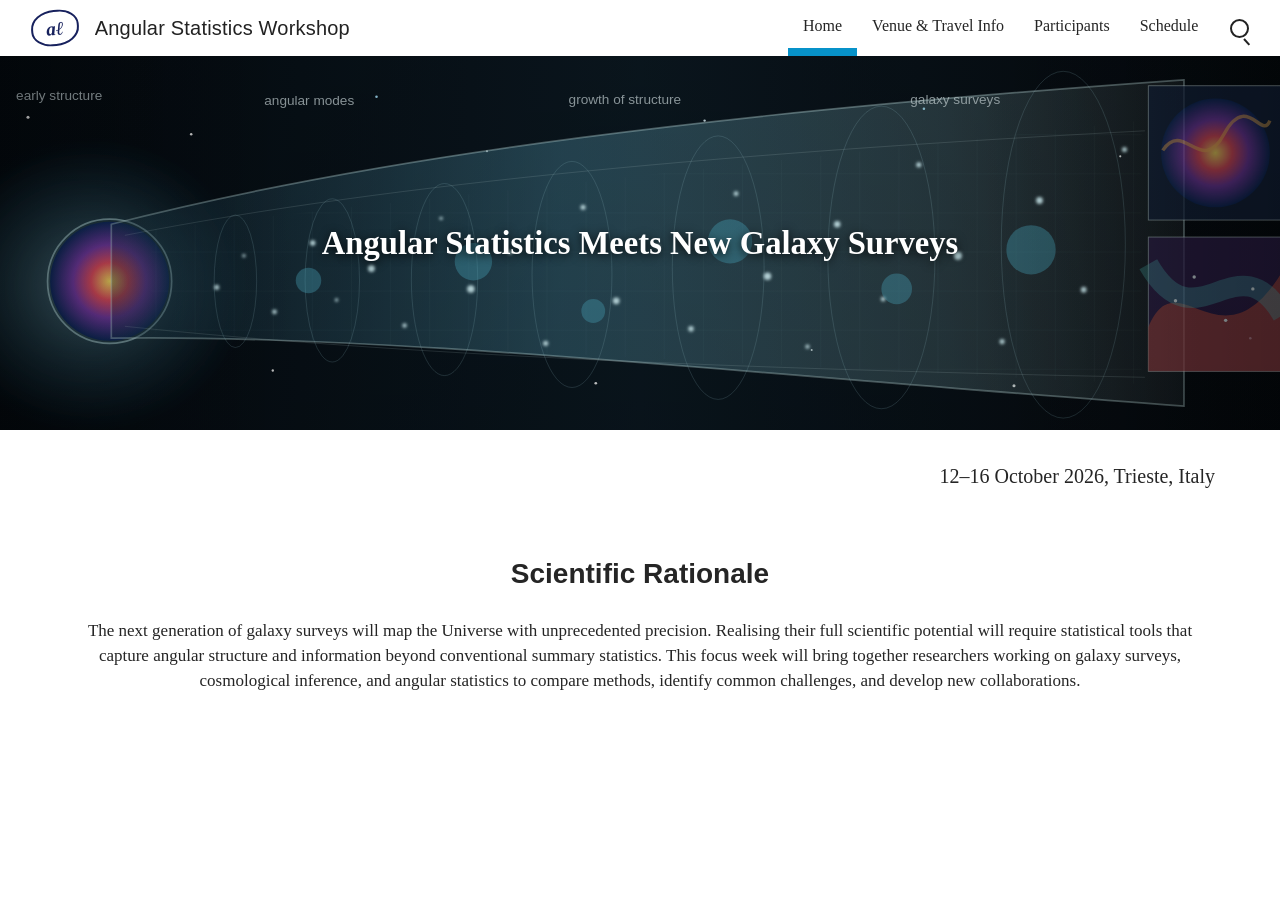
==== index.html @ 006df6f5 "Add workshop pages and reference-inspired design" ====
<!doctype html>
<html lang="en">
<head>
  <meta charset="utf-8">
  <meta name="viewport" content="width=device-width, initial-scale=1">
  <meta name="description" content="Angular Statistics Meets New Galaxy Surveys — an IFPU Focus Week in Trieste, 12–16 October 2026.">
  <title>Angular Statistics Meets New Galaxy Surveys</title>
  <link rel="stylesheet" href="styles.css">
</head>
<body>
  <header class="site-header">
    <a class="brand" href="index.html" aria-label="Angular Statistics Workshop home">
      <span class="brand-mark" aria-hidden="true">aℓ</span>
      <span class="brand-name">Angular Statistics Workshop</span>
    </a>
    <nav class="main-nav" aria-label="Main navigation">
      <a class="active" aria-current="page" href="index.html">Home</a>
      <a href="venue-travel-info.html">Venue &amp; Travel Info</a>
      <a href="participants.html">Participants</a>
      <a href="schedule.html">Schedule</a>
      <span class="search-icon" aria-hidden="true"></span>
    </nav>
  </header>
  <main>
    <section class="hero" aria-labelledby="workshop-title">
      <h1 id="workshop-title">Angular Statistics Meets New Galaxy Surveys</h1>
    </section>
    <div class="home-content">
      <p class="event-line">12–16 October 2026, Trieste, Italy</p>
      <section class="rationale" aria-labelledby="rationale-title">
        <h2 id="rationale-title">Scientific Rationale</h2>
        <p>
          The next generation of galaxy surveys will map the Universe with
          unprecedented precision. Realising their full scientific potential
          will require statistical tools that capture angular structure and
          information beyond conventional summary statistics. This focus week
          will bring together researchers working on galaxy surveys,
          cosmological inference, and angular statistics to compare methods,
          identify common challenges, and develop new collaborations.
        </p>
      </section>
    </div>
  </main>
</body>
</html>
---- styles.css ----
:root {
  --ink: #252525;
  --blue: #2874bd;
  --nav-blue: #0792c9;
  --paper: #ffffff;
  --rule: #e8e8e8;
  --content-width: 1150px;
}

* { box-sizing: border-box; }

html { scroll-behavior: smooth; }

body {
  min-width: 320px;
  margin: 0;
  color: var(--ink);
  background: var(--paper);
  font-family: Georgia, "Times New Roman", serif;
  font-size: 16px;
  line-height: 1.55;
}

a { color: inherit; }

.site-header {
  position: relative;
  z-index: 10;
  display: flex;
  align-items: stretch;
  justify-content: space-between;
  width: 100%;
  min-height: 56px;
  padding: 0 2.4vw;
  background: #fff;
  box-shadow: 0 1px 2px rgba(0, 0, 0, 0.08);
}

.brand {
  display: flex;
  align-items: center;
  gap: 16px;
  min-width: 0;
  color: #222;
  text-decoration: none;
}

.brand-mark {
  display: grid;
  width: 48px;
  height: 36px;
  flex: 0 0 auto;
  place-items: center;
  color: #17215d;
  border: 2px solid #17215d;
  border-radius: 50% 42% 50% 42%;
  font-size: 19px;
  font-weight: 700;
  font-style: italic;
  line-height: 1;
  transform: rotate(-5deg);
}

.brand-name {
  overflow: hidden;
  font-family: Arial, Helvetica, sans-serif;
  font-size: 20px;
  font-weight: 400;
  letter-spacing: 0.01em;
  text-overflow: ellipsis;
  white-space: nowrap;
}

.main-nav {
  display: flex;
  align-items: stretch;
  gap: 0;
  margin-left: 24px;
}

.main-nav a {
  display: flex;
  align-items: center;
  padding: 4px 15px 0;
  border-bottom: 8px solid transparent;
  font-size: 16px;
  line-height: 1;
  text-decoration: none;
  white-space: nowrap;
}

.main-nav a:hover,
.main-nav a:focus-visible,
.main-nav a.active {
  border-bottom-color: var(--nav-blue);
}

.main-nav a:focus-visible,
.brand:focus-visible {
  outline: 2px solid var(--blue);
  outline-offset: -2px;
}

.search-icon {
  position: relative;
  align-self: center;
  width: 19px;
  height: 19px;
  margin-left: 17px;
  border: 2px solid #222;
  border-radius: 50%;
}

.search-icon::after {
  position: absolute;
  right: -5px;
  bottom: -4px;
  width: 8px;
  height: 2px;
  background: #222;
  content: "";
  transform: rotate(48deg);
  transform-origin: left center;
}

.hero {
  position: relative;
  display: grid;
  min-height: 374px;
  overflow: hidden;
  place-items: center;
  padding: 48px 7vw;
  isolation: isolate;
  background-color: #071018;
  background-image:
    linear-gradient(rgba(0, 0, 0, 0.14), rgba(0, 0, 0, 0.2)),
    url("assets/angular-surveys-hero.svg");
  background-position: center;
  background-size: cover;
}

.hero::after {
  position: absolute;
  z-index: -1;
  inset: 0;
  background: linear-gradient(90deg, rgba(0, 0, 0, 0.2), transparent 24% 76%, rgba(0, 0, 0, 0.2));
  content: "";
}

h1, h2, h3 { font-family: Georgia, "Times New Roman", serif; }

.hero h1 {
  max-width: 980px;
  margin: 0;
  color: #fff;
  font-size: clamp(28px, 2.55vw, 38px);
  font-weight: 700;
  line-height: 1.18;
  text-align: center;
  text-shadow: 0 2px 10px rgba(0, 0, 0, 0.88);
  text-wrap: balance;
}

.home-content {
  width: min(calc(100% - 56px), var(--content-width));
  margin: 0 auto;
}

.event-line {
  margin: 31px 0 0;
  font-size: 20px;
  text-align: right;
}

.rationale {
  padding: 65px 0 54px;
  text-align: center;
}

.rationale h2 {
  margin: 0 0 27px;
  font-family: Arial, Helvetica, sans-serif;
  font-size: 28px;
  font-weight: 700;
  line-height: 1.2;
}

.rationale p {
  max-width: 1120px;
  margin: 0 auto;
  font-size: 17px;
  line-height: 1.48;
}

.page-content {
  width: min(calc(100% - 64px), var(--content-width));
  min-height: calc(100vh - 56px);
  margin: 0 auto;
  padding: 32px 0 72px;
}

.page-content.narrow {
  width: min(calc(100% - 64px), 940px);
}

.page-title {
  margin: 0 0 24px;
  color: var(--blue);
  font-size: 22px;
  font-weight: 700;
  line-height: 1.3;
}

.page-content p {
  margin: 0 0 14px;
  font-size: 18px;
}

.page-content a {
  text-decoration-thickness: 1px;
  text-underline-offset: 2px;
}

.venue-map {
  width: 100%;
  height: min(610px, 65vh);
  min-height: 380px;
  margin-top: 62px;
  border: 0;
  background: #eef2f4;
}

.participant-list {
  margin: 0;
  padding-left: 22px;
  list-style-type: square;
}

.participant-list li {
  margin: 0 0 8px;
  padding-left: 1px;
  font-size: 18px;
}

.announcement {
  display: grid;
  min-height: 430px;
  place-items: center;
  padding: 40px 0 100px;
  text-align: center;
}

.announcement p {
  margin: 0;
  color: #4b4b4b;
  font-size: clamp(22px, 3vw, 31px);
  font-style: italic;
}

@media (max-width: 900px) {
  .site-header {
    display: block;
    padding: 9px 18px 0;
  }

  .brand {
    justify-content: center;
    padding-bottom: 8px;
  }

  .main-nav {
    justify-content: center;
    margin: 0;
    overflow-x: auto;
  }

  .main-nav a {
    padding: 12px 11px 10px;
    border-bottom-width: 5px;
    font-size: 15px;
  }

  .search-icon { display: none; }

  .hero { min-height: 330px; }
}

@media (max-width: 600px) {
  .site-header { padding-inline: 12px; }

  .brand-name { font-size: 17px; }

  .brand-mark {
    width: 42px;
    height: 32px;
  }

  .main-nav { justify-content: flex-start; }

  .main-nav a { font-size: 14px; }

  .hero {
    min-height: 290px;
    padding-inline: 24px;
  }

  .hero h1 { font-size: 28px; }

  .home-content,
  .page-content,
  .page-content.narrow {
    width: min(calc(100% - 40px), var(--content-width));
  }

  .event-line {
    margin-top: 24px;
    font-size: 17px;
    text-align: center;
  }

  .rationale { padding-top: 48px; }

  .rationale h2 { font-size: 25px; }

  .rationale p,
  .page-content p,
  .participant-list li {
    font-size: 16px;
  }

  .venue-map {
    min-height: 340px;
    margin-top: 40px;
  }
}
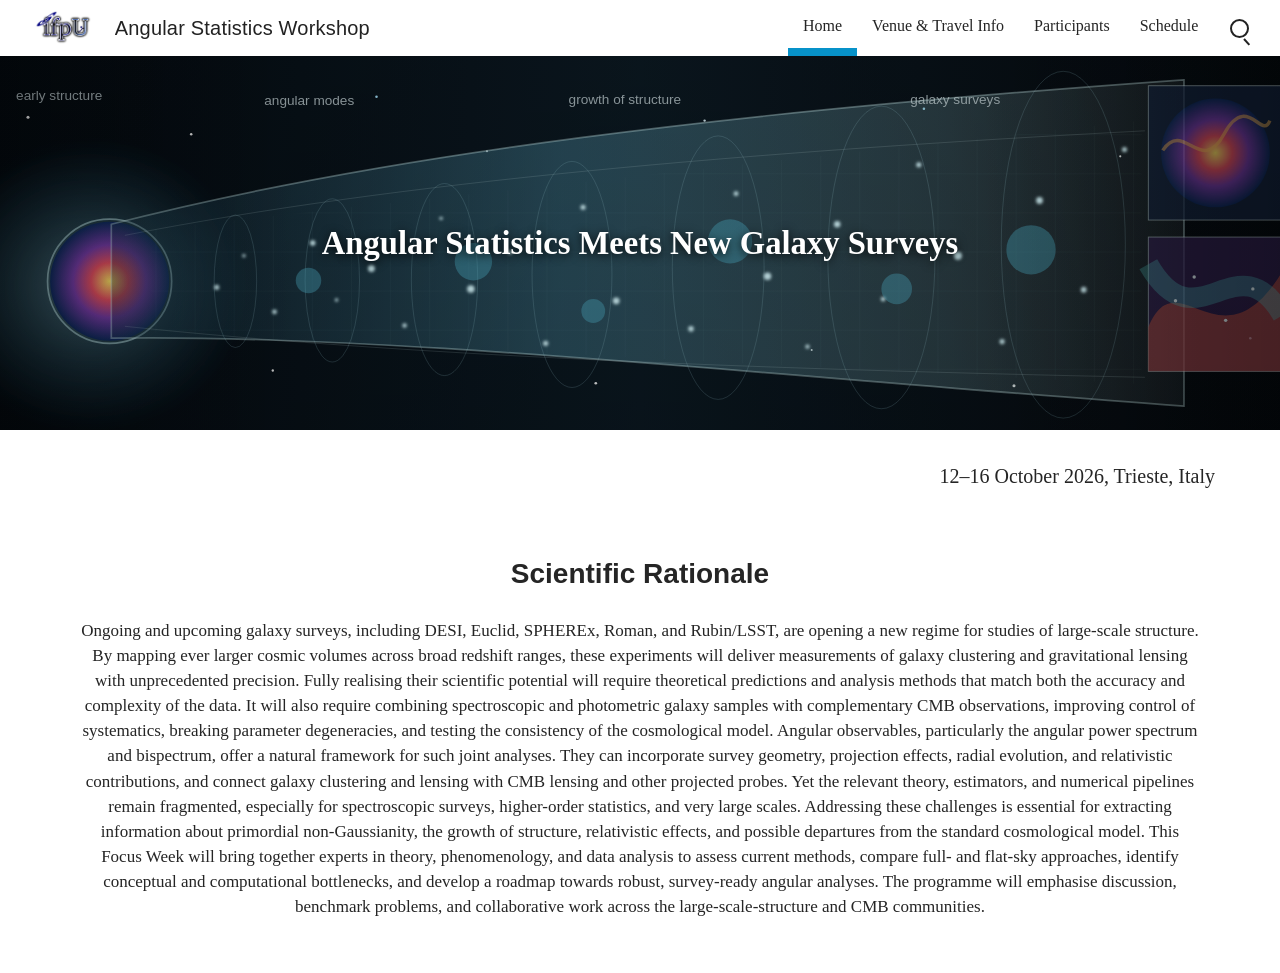
==== commit f161a052: "Add workshop pages global update" ====
--- a/index.html
+++ b/index.html
@@ -10,7 +10,7 @@
 <body>
   <header class="site-header">
     <a class="brand" href="index.html" aria-label="Angular Statistics Workshop home">
-      <span class="brand-mark" aria-hidden="true">aℓ</span>
+      <img class="brand-logo" src="assets/ifpu_p4.svg_-2.png" alt="">
       <span class="brand-name">Angular Statistics Workshop</span>
     </a>
     <nav class="main-nav" aria-label="Main navigation">
@@ -30,13 +30,35 @@
       <section class="rationale" aria-labelledby="rationale-title">
         <h2 id="rationale-title">Scientific Rationale</h2>
         <p>
-          The next generation of galaxy surveys will map the Universe with
-          unprecedented precision. Realising their full scientific potential
-          will require statistical tools that capture angular structure and
-          information beyond conventional summary statistics. This focus week
-          will bring together researchers working on galaxy surveys,
-          cosmological inference, and angular statistics to compare methods,
-          identify common challenges, and develop new collaborations.
+          Ongoing and upcoming galaxy surveys, including DESI, Euclid, SPHEREx,
+          Roman, and Rubin/LSST, are opening a new regime for studies of
+          large-scale structure. By mapping ever larger cosmic volumes across
+          broad redshift ranges, these experiments will deliver measurements of
+          galaxy clustering and gravitational lensing with unprecedented
+          precision. Fully realising their scientific potential will require
+          theoretical predictions and analysis methods that match both the
+          accuracy and complexity of the data. It will also require combining
+          spectroscopic and photometric galaxy samples with complementary CMB
+          observations, improving control of systematics, breaking parameter
+          degeneracies, and testing the consistency of the cosmological model.
+          Angular observables, particularly the angular power spectrum and
+          bispectrum, offer a natural framework for such joint analyses. They
+          can incorporate survey geometry, projection effects, radial
+          evolution, and relativistic contributions, and connect galaxy
+          clustering and lensing with CMB lensing and other projected probes.
+          Yet the relevant theory, estimators, and numerical pipelines remain
+          fragmented, especially for spectroscopic surveys, higher-order
+          statistics, and very large scales. Addressing these challenges is
+          essential for extracting information about primordial
+          non-Gaussianity, the growth of structure, relativistic effects, and
+          possible departures from the standard cosmological model. This Focus
+          Week will bring together experts in theory, phenomenology, and data
+          analysis to assess current methods, compare full- and flat-sky
+          approaches, identify conceptual and computational bottlenecks, and
+          develop a roadmap towards robust, survey-ready angular analyses. The
+          programme will emphasise discussion, benchmark problems, and
+          collaborative work across the large-scale-structure and CMB
+          communities.
         </p>
       </section>
     </div>
--- a/styles.css
+++ b/styles.css
@@ -45,20 +45,12 @@
   text-decoration: none;
 }
 
-.brand-mark {
-  display: grid;
-  width: 48px;
+.brand-logo {
+  display: block;
+  width: 68px;
   height: 36px;
   flex: 0 0 auto;
-  place-items: center;
-  color: #17215d;
-  border: 2px solid #17215d;
-  border-radius: 50% 42% 50% 42%;
-  font-size: 19px;
-  font-weight: 700;
-  font-style: italic;
-  line-height: 1;
-  transform: rotate(-5deg);
+  object-fit: contain;
 }
 
 .brand-name {
@@ -242,19 +234,98 @@
   font-size: 18px;
 }
 
-.announcement {
-  display: grid;
-  min-height: 430px;
-  place-items: center;
-  padding: 40px 0 100px;
+.schedule-page {
+  width: min(calc(100% - 48px), 1280px);
+}
+
+.schedule-table-wrap {
+  margin-top: 34px;
+  overflow-x: auto;
+  outline: none;
+}
+
+.schedule-table-wrap:focus-visible {
+  outline: 2px solid var(--blue);
+  outline-offset: 4px;
+}
+
+.schedule-table {
+  width: 100%;
+  min-width: 1060px;
+  border-collapse: collapse;
+  table-layout: fixed;
+  color: #171717;
+  font-family: Arial, Helvetica, sans-serif;
+  font-size: 15px;
+  line-height: 1.22;
+}
+
+.schedule-table caption {
+  position: absolute;
+  width: 1px;
+  height: 1px;
+  overflow: hidden;
+  clip: rect(0 0 0 0);
+  white-space: nowrap;
+  clip-path: inset(50%);
+}
+
+.schedule-table .time-column {
+  width: 110px;
+}
+
+.schedule-table th,
+.schedule-table td {
+  height: 76px;
+  padding: 10px 8px;
+  border: 1px solid #2d2d2d;
   text-align: center;
-}
-
-.announcement p {
-  margin: 0;
-  color: #4b4b4b;
-  font-size: clamp(22px, 3vw, 31px);
-  font-style: italic;
+  vertical-align: middle;
+}
+
+.schedule-table thead th {
+  height: auto;
+  padding-block: 8px;
+  background: #d98370;
+  font-size: 16px;
+  font-weight: 700;
+}
+
+.schedule-table tbody th {
+  background: #fff;
+  font-weight: 700;
+}
+
+.schedule-table tbody td {
+  color: #555;
+  font-weight: 600;
+  letter-spacing: 0.025em;
+}
+
+.schedule-table .colloquium-slot {
+  color: #171717;
+  background: #f5f7fb;
+  font-weight: 700;
+  letter-spacing: 0;
+}
+
+.schedule-table .break-row th,
+.schedule-table .break-row td {
+  height: auto;
+  padding-block: 4px;
+  color: #171717;
+  background: #ffe39a;
+  font-weight: 400;
+  letter-spacing: 0;
+}
+
+.schedule-table .break-row th {
+  font-weight: 700;
+}
+
+.schedule-table .long-slot th,
+.schedule-table .long-slot td {
+  height: 92px;
 }
 
 @media (max-width: 900px) {
@@ -290,8 +361,8 @@
 
   .brand-name { font-size: 17px; }
 
-  .brand-mark {
-    width: 42px;
+  .brand-logo {
+    width: 60px;
     height: 32px;
   }
 
@@ -332,4 +403,8 @@
     min-height: 340px;
     margin-top: 40px;
   }
-}
+
+  .schedule-page {
+    width: calc(100% - 24px);
+  }
+}
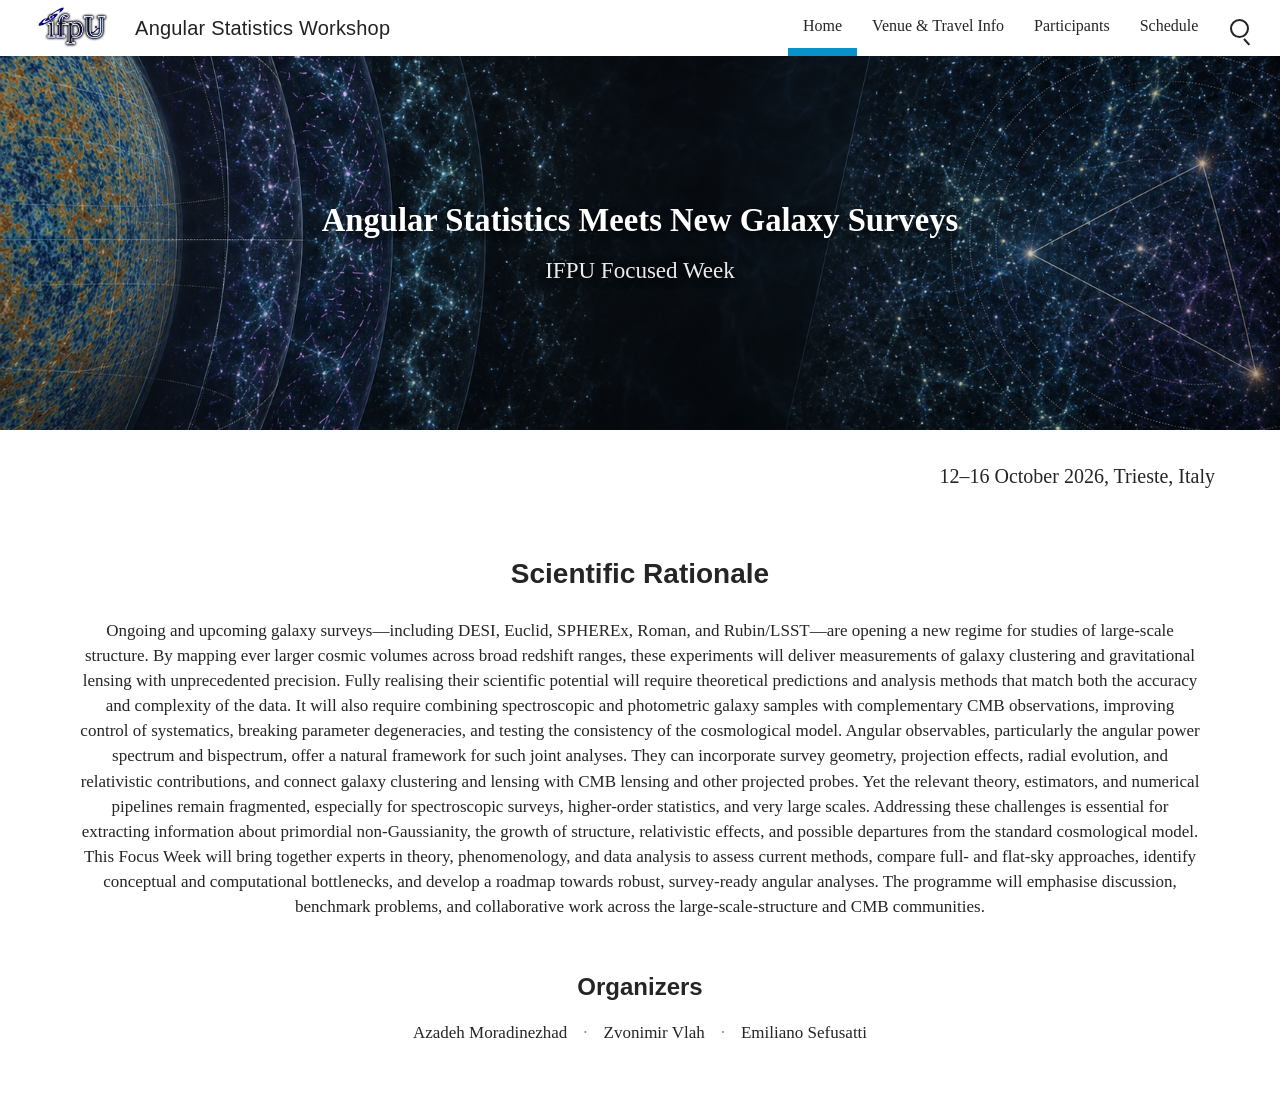
==== commit 1e36cccf: "some home page changes" ====
--- a/index.html
+++ b/index.html
@@ -23,15 +23,18 @@
   </header>
   <main>
     <section class="hero" aria-labelledby="workshop-title">
-      <h1 id="workshop-title">Angular Statistics Meets New Galaxy Surveys</h1>
+      <div class="hero-heading">
+        <h1 id="workshop-title">Angular Statistics Meets New Galaxy Surveys</h1>
+        <p class="hero-subtitle">IFPU Focused Week</p>
+      </div>
     </section>
     <div class="home-content">
       <p class="event-line">12–16 October 2026, Trieste, Italy</p>
       <section class="rationale" aria-labelledby="rationale-title">
         <h2 id="rationale-title">Scientific Rationale</h2>
         <p>
-          Ongoing and upcoming galaxy surveys, including DESI, Euclid, SPHEREx,
-          Roman, and Rubin/LSST, are opening a new regime for studies of
+          Ongoing and upcoming galaxy surveys—including DESI, Euclid, SPHEREx,
+          Roman, and Rubin/LSST—are opening a new regime for studies of
           large-scale structure. By mapping ever larger cosmic volumes across
           broad redshift ranges, these experiments will deliver measurements of
           galaxy clustering and gravitational lensing with unprecedented
@@ -61,6 +64,15 @@
           communities.
         </p>
       </section>
+
+      <section class="organizers" aria-labelledby="organizers-title">
+        <h2 id="organizers-title">Organizers</h2>
+        <ul class="organizer-list">
+          <li>Azadeh Moradinezhad</li>
+          <li>Zvonimir Vlah</li>
+          <li>Emiliano Sefusatti</li>
+        </ul>
+      </section>
     </div>
   </main>
 </body>
--- a/styles.css
+++ b/styles.css
@@ -47,8 +47,8 @@
 
 .brand-logo {
   display: block;
-  width: 68px;
-  height: 36px;
+  width: 88.4px;
+  height: 46.8px;
   flex: 0 0 auto;
   object-fit: contain;
 }
@@ -126,7 +126,7 @@
   background-color: #071018;
   background-image:
     linear-gradient(rgba(0, 0, 0, 0.14), rgba(0, 0, 0, 0.2)),
-    url("assets/angular-surveys-hero.svg");
+    url("assets/v2.png");
   background-position: center;
   background-size: cover;
 }
@@ -153,6 +153,19 @@
   text-wrap: balance;
 }
 
+.hero-heading {
+  text-align: center;
+}
+
+.hero-subtitle {
+  margin: 16px 0 0;
+  color: rgba(255, 255, 255, 0.92);
+  font-size: clamp(18px, 1.8vw, 24px);
+  font-weight: 400;
+  line-height: 1.25;
+  text-shadow: 0 2px 8px rgba(0, 0, 0, 0.9);
+}
+
 .home-content {
   width: min(calc(100% - 56px), var(--content-width));
   margin: 0 auto;
@@ -182,6 +195,35 @@
   margin: 0 auto;
   font-size: 17px;
   line-height: 1.48;
+}
+
+.organizers {
+  padding: 0 0 62px;
+  text-align: center;
+}
+
+.organizers h2 {
+  margin: 0 0 18px;
+  font-family: Arial, Helvetica, sans-serif;
+  font-size: 24px;
+  line-height: 1.2;
+}
+
+.organizer-list {
+  display: flex;
+  flex-wrap: wrap;
+  justify-content: center;
+  gap: 8px 0;
+  margin: 0;
+  padding: 0;
+  list-style: none;
+  font-size: 17px;
+}
+
+.organizer-list li:not(:last-child)::after {
+  margin: 0 16px;
+  color: #888;
+  content: "·";
 }
 
 .page-content {
@@ -362,8 +404,8 @@
   .brand-name { font-size: 17px; }
 
   .brand-logo {
-    width: 60px;
-    height: 32px;
+    width: 78px;
+    height: 41.6px;
   }
 
   .main-nav { justify-content: flex-start; }
@@ -399,6 +441,19 @@
     font-size: 16px;
   }
 
+  .organizer-list {
+    display: block;
+    font-size: 16px;
+  }
+
+  .organizer-list li {
+    margin-bottom: 6px;
+  }
+
+  .organizer-list li:not(:last-child)::after {
+    content: none;
+  }
+
   .venue-map {
     min-height: 340px;
     margin-top: 40px;
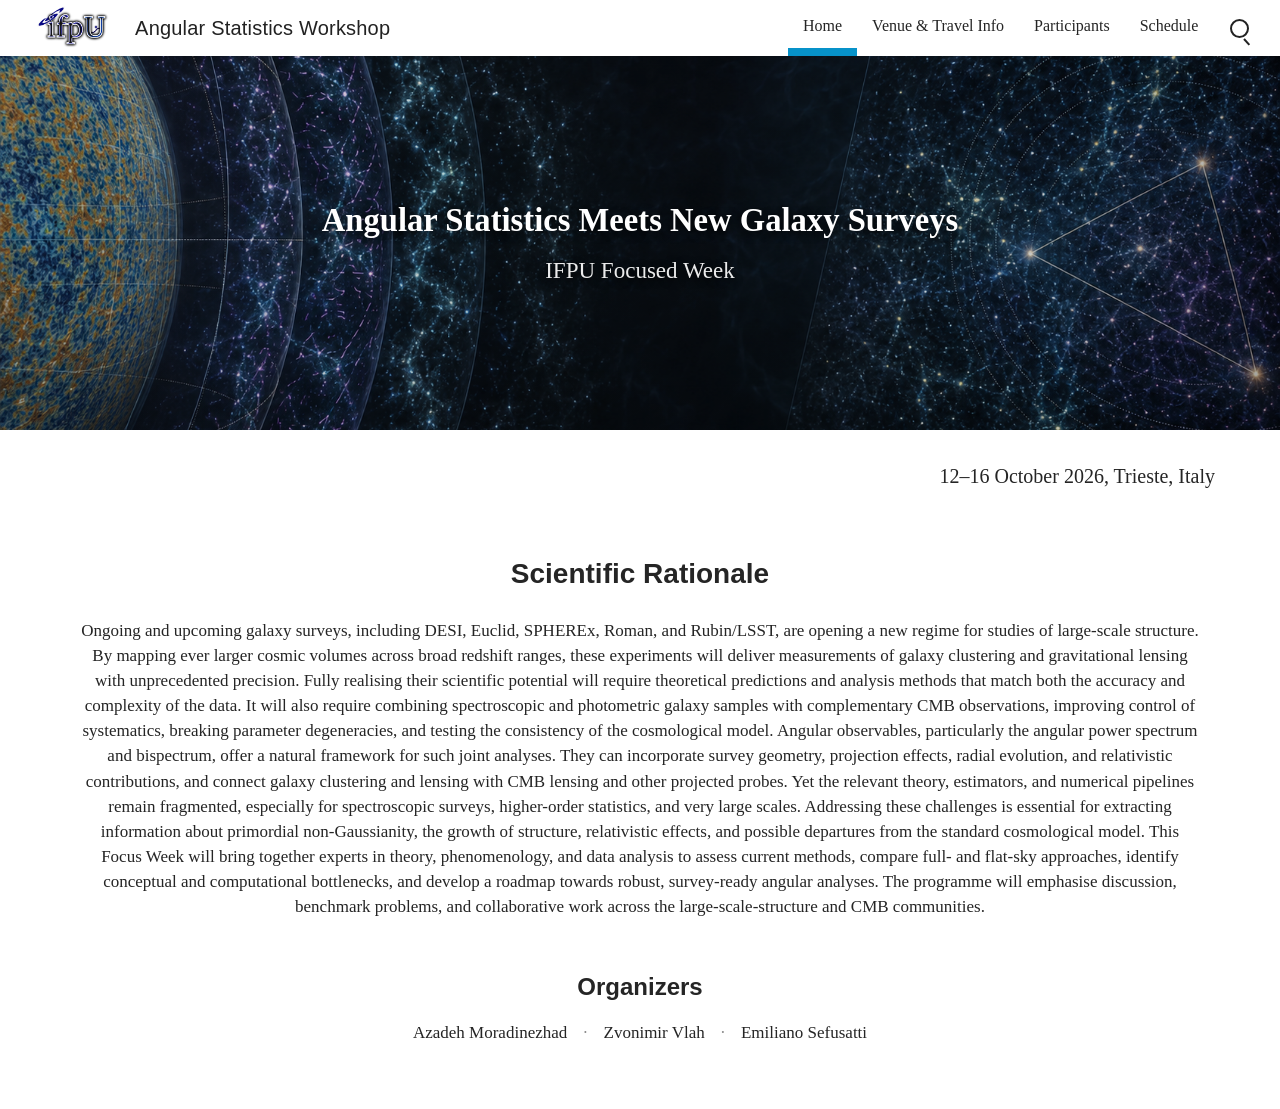
==== commit 5c745dd0: "some home page changes" ====
--- a/index.html
+++ b/index.html
@@ -33,8 +33,8 @@
       <section class="rationale" aria-labelledby="rationale-title">
         <h2 id="rationale-title">Scientific Rationale</h2>
         <p>
-          Ongoing and upcoming galaxy surveys—including DESI, Euclid, SPHEREx,
-          Roman, and Rubin/LSST—are opening a new regime for studies of
+          Ongoing and upcoming galaxy surveys, including DESI, Euclid, SPHEREx,
+          Roman, and Rubin/LSST, are opening a new regime for studies of
           large-scale structure. By mapping ever larger cosmic volumes across
           broad redshift ranges, these experiments will deliver measurements of
           galaxy clustering and gravitational lensing with unprecedented
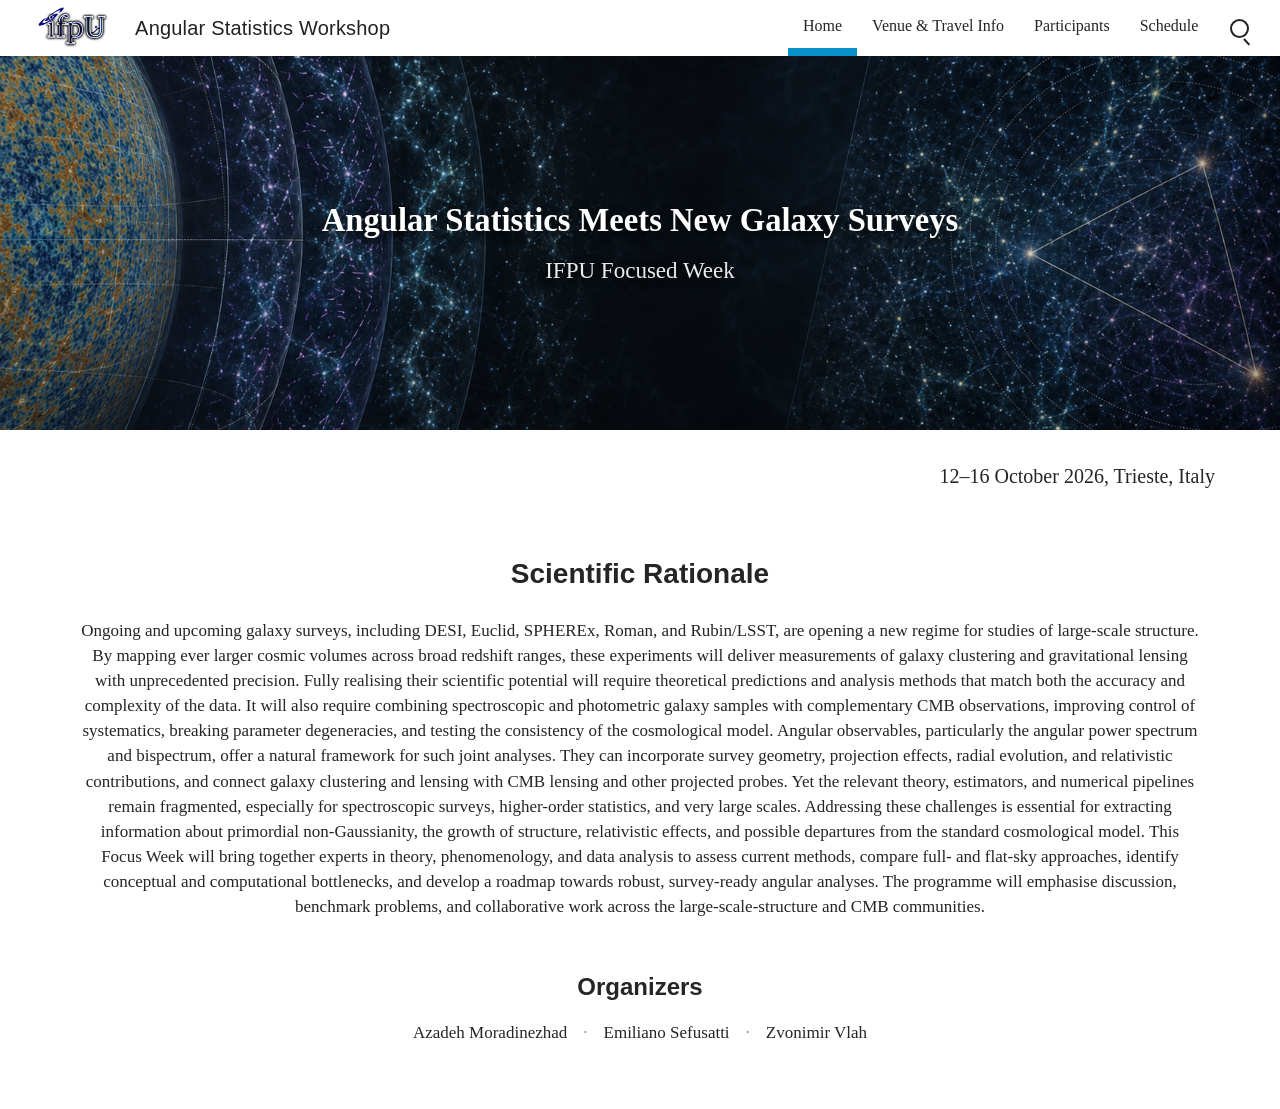
==== commit fbb7aab0: "some home page changes" ====
--- a/index.html
+++ b/index.html
@@ -69,8 +69,8 @@
         <h2 id="organizers-title">Organizers</h2>
         <ul class="organizer-list">
           <li>Azadeh Moradinezhad</li>
+          <li>Emiliano Sefusatti</li>
           <li>Zvonimir Vlah</li>
-          <li>Emiliano Sefusatti</li>
         </ul>
       </section>
     </div>
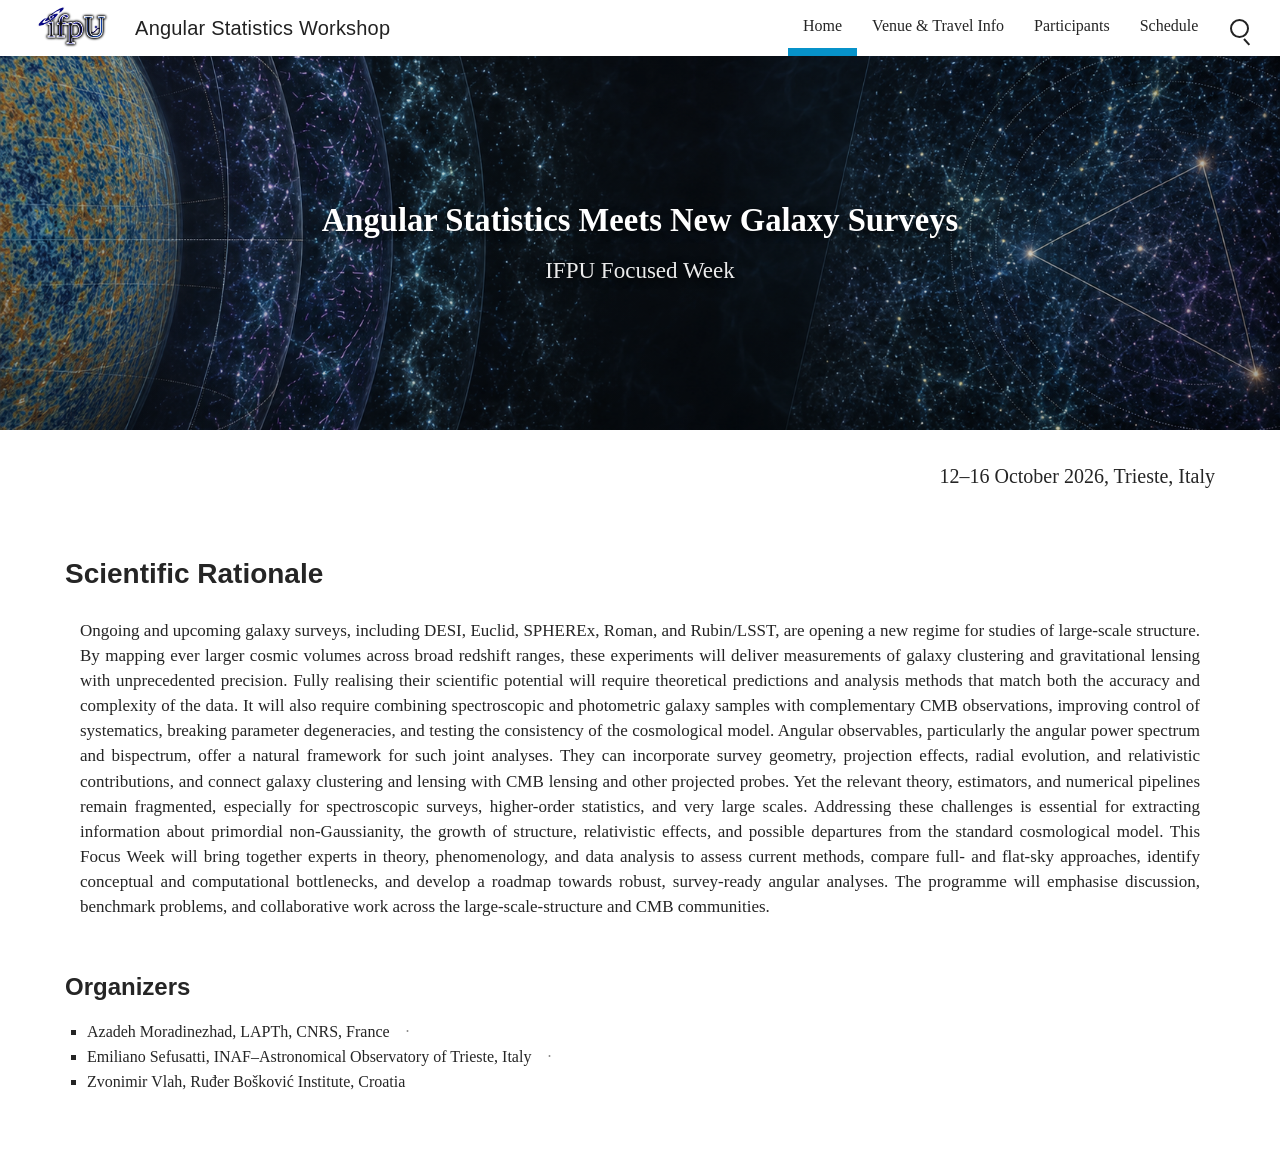
==== commit f3c7fcfa: "home page update" ====
--- a/index.html
+++ b/index.html
@@ -68,9 +68,9 @@
       <section class="organizers" aria-labelledby="organizers-title">
         <h2 id="organizers-title">Organizers</h2>
         <ul class="organizer-list">
-          <li>Azadeh Moradinezhad</li>
-          <li>Emiliano Sefusatti</li>
-          <li>Zvonimir Vlah</li>
+          <li>Azadeh Moradinezhad, LAPTh, CNRS, France</li>
+          <li>Emiliano Sefusatti,  INAF–Astronomical Observatory of Trieste, Italy</li>
+          <li>Zvonimir Vlah, Ruđer Bošković Institute, Croatia</li>
         </ul>
       </section>
     </div>
--- a/styles.css
+++ b/styles.css
@@ -179,7 +179,7 @@
 
 .rationale {
   padding: 65px 0 54px;
-  text-align: center;
+  text-align: justify;
 }
 
 .rationale h2 {
@@ -199,7 +199,7 @@
 
 .organizers {
   padding: 0 0 62px;
-  text-align: center;
+  text-align: left;
 }
 
 .organizers h2 {
@@ -209,7 +209,7 @@
   line-height: 1.2;
 }
 
-.organizer-list {
+/*.organizer-list {
   display: flex;
   flex-wrap: wrap;
   justify-content: center;
@@ -218,6 +218,12 @@
   padding: 0;
   list-style: none;
   font-size: 17px;
+}*/
+
+.organizer-list {
+  margin: 0;
+  padding-left: 22px;
+  list-style-type: square;
 }
 
 .organizer-list li:not(:last-child)::after {
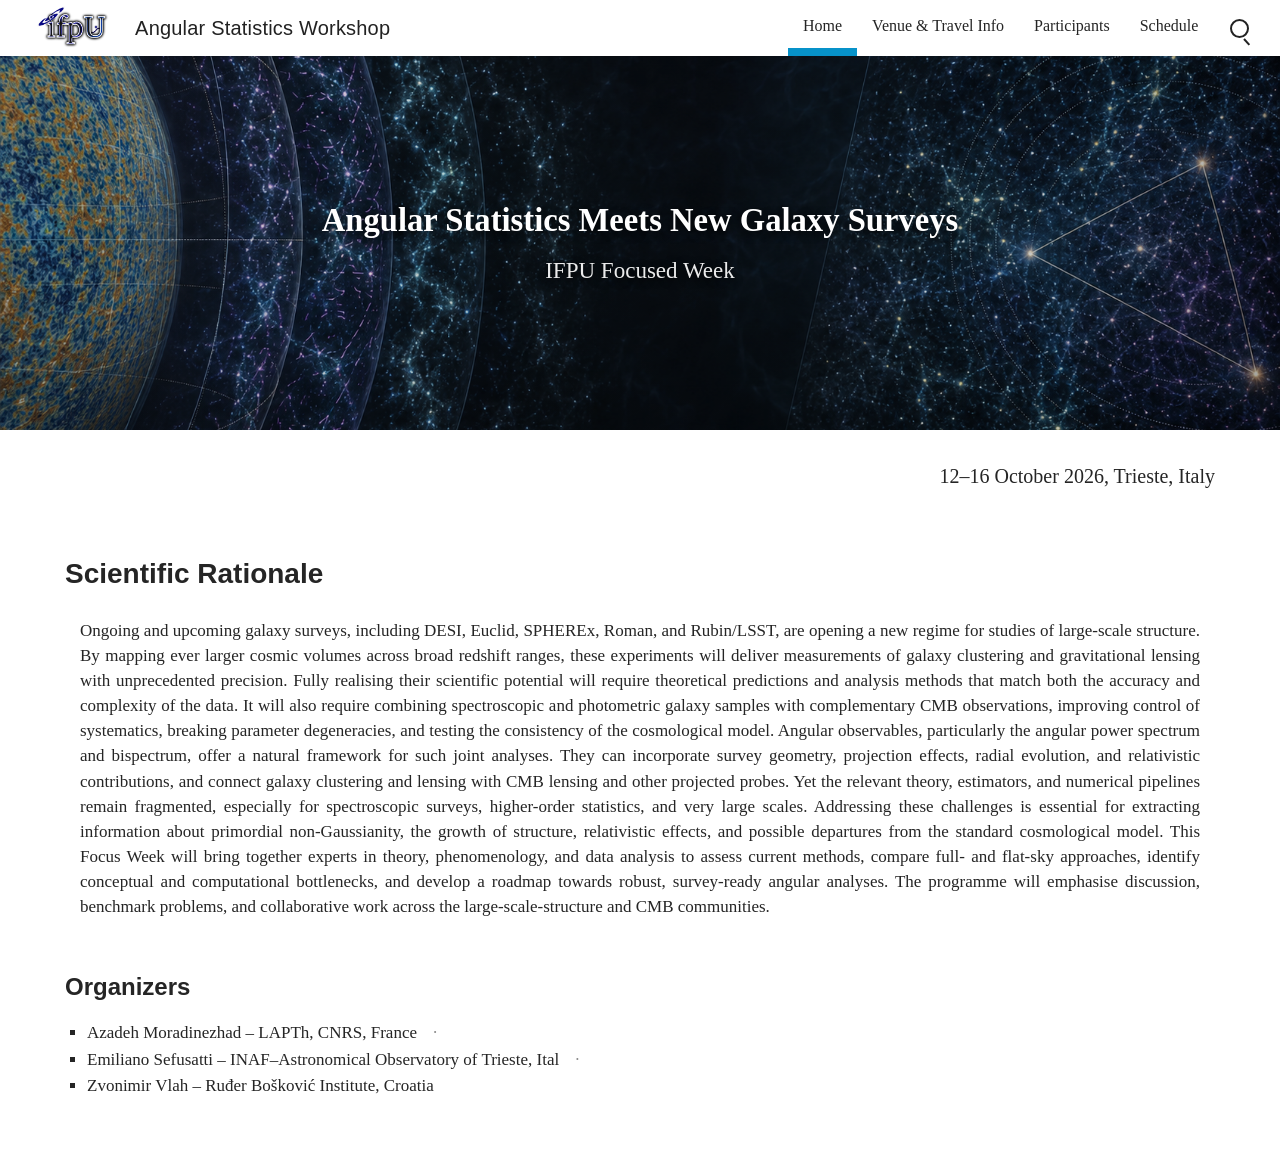
==== commit faacc090: "home page update" ====
--- a/index.html
+++ b/index.html
@@ -68,9 +68,9 @@
       <section class="organizers" aria-labelledby="organizers-title">
         <h2 id="organizers-title">Organizers</h2>
         <ul class="organizer-list">
-          <li>Azadeh Moradinezhad, LAPTh, CNRS, France</li>
-          <li>Emiliano Sefusatti,  INAF–Astronomical Observatory of Trieste, Italy</li>
-          <li>Zvonimir Vlah, Ruđer Bošković Institute, Croatia</li>
+          <li>Azadeh Moradinezhad – LAPTh, CNRS, France</li>
+          <li>Emiliano Sefusatti –  INAF–Astronomical Observatory of Trieste, Ital</li>
+          <li>Zvonimir Vlah – Ruđer Bošković Institute, Croatia</li>
         </ul>
       </section>
     </div>
--- a/styles.css
+++ b/styles.css
@@ -224,6 +224,7 @@
   margin: 0;
   padding-left: 22px;
   list-style-type: square;
+  font-size: 17px;
 }
 
 .organizer-list li:not(:last-child)::after {
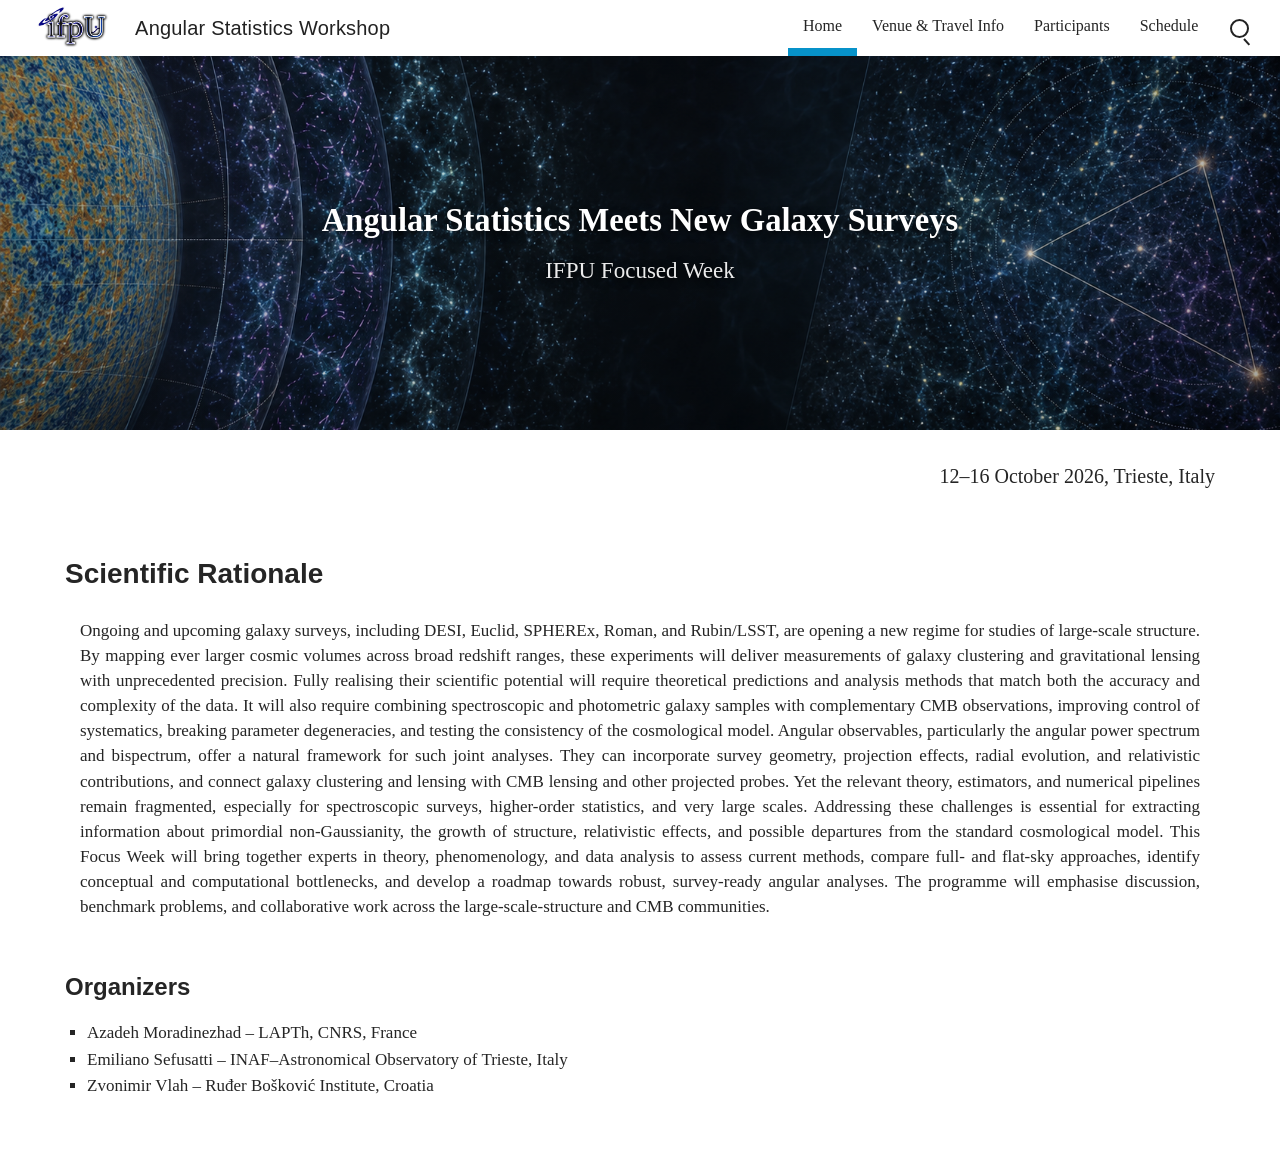
==== commit 92c08a36: "Update index and styles" ====
--- a/index.html
+++ b/index.html
@@ -68,9 +68,9 @@
       <section class="organizers" aria-labelledby="organizers-title">
         <h2 id="organizers-title">Organizers</h2>
         <ul class="organizer-list">
-          <li>Azadeh Moradinezhad – LAPTh, CNRS, France</li>
-          <li>Emiliano Sefusatti –  INAF–Astronomical Observatory of Trieste, Ital</li>
-          <li>Zvonimir Vlah – Ruđer Bošković Institute, Croatia</li>
+          <li> Azadeh Moradinezhad – LAPTh, CNRS, France </li>
+          <li> Emiliano Sefusatti –  INAF–Astronomical Observatory of Trieste, Italy </li>
+          <li> Zvonimir Vlah – Ruđer Bošković Institute, Croatia </li>
         </ul>
       </section>
     </div>
--- a/styles.css
+++ b/styles.css
@@ -228,9 +228,10 @@
 }
 
 .organizer-list li:not(:last-child)::after {
-  margin: 0 16px;
-  color: #888;
-  content: "·";
+/*  margin: 0 16px;
+  color: #888; 
+  content: "·"; */
+  content: none;
 }
 
 .page-content {
